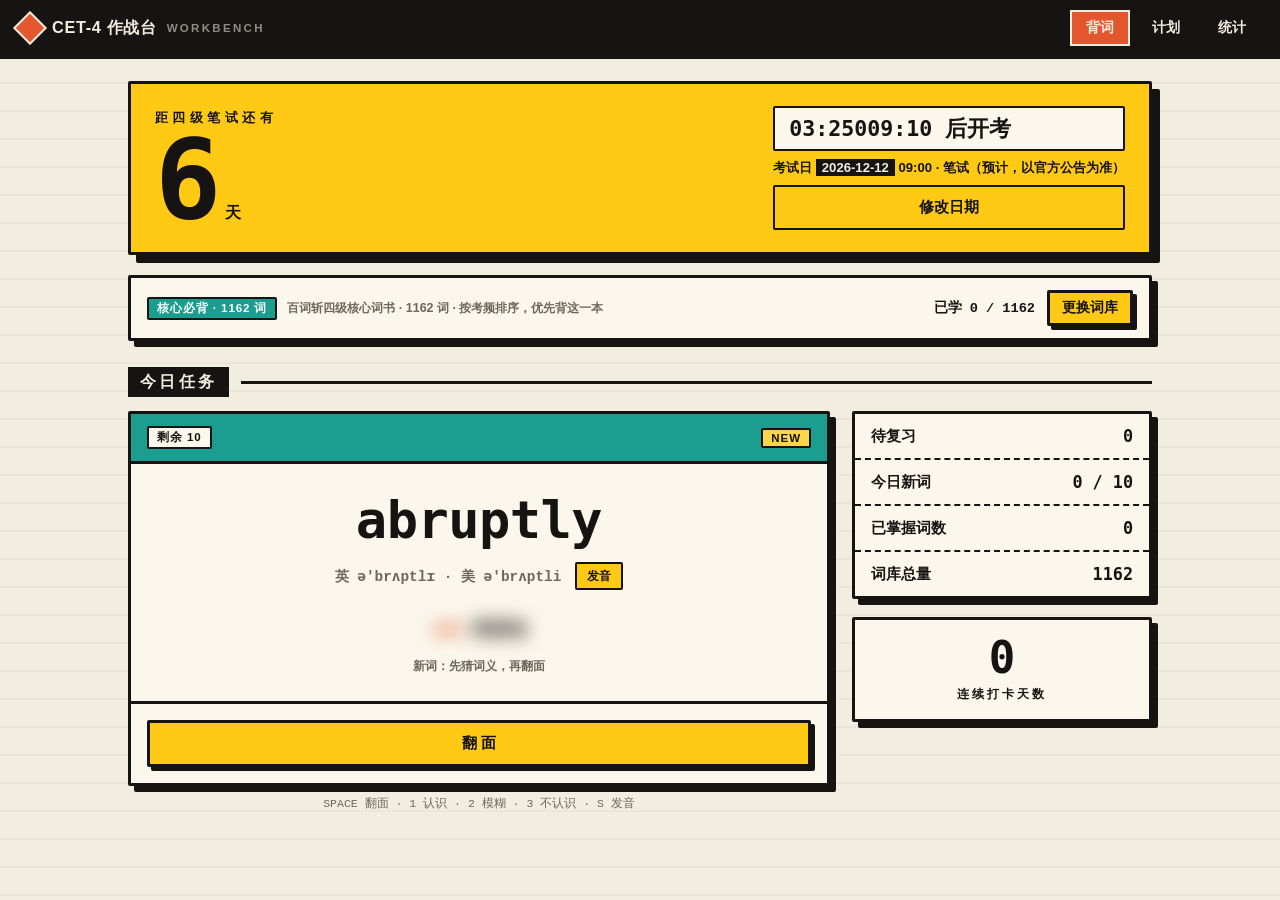
==== index.html @ b12a5be8 "CET-4 作战台: 多页面背词网站 - 四级考试倒计时（日期可调） - 4 个真实词库（百词斩官方数据, kajweb/dict）: 核心必背1162/真题考点2607(含251真题选择题)/高频速" ====
<!DOCTYPE html>
<html lang="zh-CN">
<head>
<meta charset="UTF-8">
<meta name="viewport" content="width=device-width, initial-scale=1.0, viewport-fit=cover">
<title>CET-4 作战台</title>
<link rel="stylesheet" href="css/style.css">
</head>
<body>

<header class="topbar">
  <a class="brand" href="index.html"><span class="mark"></span>CET-4 作战台<span class="brand-sub">WORKBENCH</span></a>
  <nav class="top-tabs" aria-label="导航">
    <a href="index.html" class="tab-link" data-page="index">背词</a>
    <a href="plan.html" class="tab-link" data-page="plan">计划</a>
    <a href="stats.html" class="tab-link" data-page="stats">统计</a>
  </nav>
</header>

<main>
  <!-- 倒计时 -->
  <section class="countdown">
    <div>
      <div class="cd-label">距四级笔试还有</div>
      <div class="cd-days"><span id="cdDays">--</span><span class="cd-unit">天</span></div>
    </div>
    <div class="cd-sub">
      <span class="cd-hms mono" id="cdHms">--:--:-- 后开考</span>
      <span class="cd-date">考试日 <b id="examDateText">2026-12-12</b> 09:00 · 笔试（预计，以官方公告为准）</span>
      <button class="btn btn-ghost" id="editDateBtn">修改日期</button>
    </div>
  </section>

  <!-- 词库横幅 -->
  <section class="bank-banner box" id="bankBanner">
    <div class="bb-left">
      <span class="tag tag-bank" id="curBankName">—</span>
      <span class="bb-desc" id="curBankDesc"></span>
    </div>
    <div class="bb-right">
      <span class="mono bb-progress" id="curBankProgress"></span>
      <a class="btn btn-yellow btn-sm" href="banks.html">更换词库</a>
    </div>
  </section>

  <div class="sec-head"><h2>今日任务</h2><div class="rule"></div></div>

  <div class="word-grid">
    <div>
      <article class="box flashcard" id="flashcard">
        <div class="fc-top">
          <span class="tag" style="background:var(--card);color:var(--ink);" id="fcQueueTag">队列 --</span>
          <span class="tag tag-white" id="fcMode">NEW</span>
        </div>
        <div class="fc-body">
          <div class="fc-word" id="fcWord">—</div>
          <div class="fc-phones mono" id="fcPhones"></div>
          <div class="fc-pos" id="fcPos"></div>
          <div class="fc-trans hidden-zh" id="fcZh"></div>
          <div class="fc-extra" id="fcExtra"></div>
          <div class="fc-tip" id="fcTip">先回忆词义，再翻面对照</div>
        </div>
        <div class="fc-actions" id="fcActions"></div>
      </article>
      <p class="kbd-hint mono">SPACE 翻面 · 1 认识 · 2 模糊 · 3 不认识 · S 发音</p>
    </div>

    <aside class="side-stack">
      <div class="box">
        <div class="stat-line"><span>待复习</span><b id="stDue">0</b></div>
        <div class="stat-line"><span>今日新词</span><b id="stNew">0 / 10</b></div>
        <div class="stat-line"><span>已掌握词数</span><b id="stKnown">0</b></div>
        <div class="stat-line"><span>词库总量</span><b id="stTotal">0</b></div>
      </div>
      <div class="box streak-box">
        <div class="streak-num" id="stStreak">0</div>
        <div class="streak-cap">连续打卡天数</div>
      </div>
    </aside>
  </div>
</main>

<nav class="tabbar" aria-label="主导航">
  <a href="index.html" class="tab-btn" data-page="index">单词</a>
  <a href="plan.html" class="tab-btn" data-page="plan">计划</a>
  <a href="banks.html" class="tab-btn" data-page="banks">词库</a>
  <a href="stats.html" class="tab-btn" data-page="stats">统计</a>
</nav>

<!-- 修改日期弹窗 -->
<div class="modal-mask" id="dateModal">
  <div class="box modal">
    <h3>设置考试日期</h3>
    <input type="date" id="dateInput">
    <p class="modal-note">默认填入 2026 年 12 月 12 日（目前各方公布的预计日期）。官方正式通知发布后请以此处更新为准。</p>
    <div class="modal-row">
      <button class="btn btn-ghost" id="dateCancel">取消</button>
      <button class="btn btn-red" id="dateSave">保存</button>
    </div>
  </div>
</div>

<div id="toast"></div>

<script src="js/bank-core.js"></script>
<script src="js/bank-freq.js"></script>
<script src="js/bank-exam.js"></script>
<script src="js/bank-full.js"></script>
<script src="js/store.js"></script>
<script src="js/app.js"></script>
<script src="js/words.js"></script>
</body>
</html>
---- css/style.css ----
/* ============ 新复古粗犷 tokens ============ */
:root{
  --paper:#F3EDE0;
  --ink:#161412;
  --red:#E4572E;
  --yellow:#FFC914;
  --teal:#1B9E8F;
  --blue:#3D6DC2;
  --card:#FBF7EC;
  --muted:#6E675C;
  --bw:3px;
  --shadow:6px 6px 0 var(--ink);
  --shadow-sm:4px 4px 0 var(--ink);
  --radius:2px;
}
*{margin:0;padding:0;box-sizing:border-box;-webkit-tap-highlight-color:transparent;}
html{font-size:16px;}
body{
  font-family:"PingFang SC","Microsoft YaHei","Noto Sans SC",sans-serif;
  background:var(--paper);
  color:var(--ink);
  background-image:linear-gradient(var(--paper) 90%, rgba(22,20,18,.05) 100%);
  background-size:100% 28px;
  min-height:100vh;
  padding-bottom:calc(76px + env(safe-area-inset-bottom));
}
.mono{font-family:ui-monospace,"SF Mono",Consolas,"Courier New",monospace;}

/* ============ 组件 ============ */
.box{
  background:var(--card);
  border:var(--bw) solid var(--ink);
  border-radius:var(--radius);
  box-shadow:var(--shadow);
}
.btn{
  display:inline-flex;align-items:center;justify-content:center;
  font-family:inherit;font-weight:800;font-size:.95rem;
  color:var(--ink);background:var(--card);text-decoration:none;
  border:var(--bw) solid var(--ink);border-radius:var(--radius);
  box-shadow:var(--shadow-sm);
  padding:10px 16px;cursor:pointer;user-select:none;
  transition:transform .06s ease, box-shadow .06s ease;
  min-height:44px;
}
.btn:hover{transform:translate(-1px,-1px);box-shadow:5px 5px 0 var(--ink);}
.btn:active{transform:translate(3px,3px);box-shadow:1px 1px 0 var(--ink);}
.btn-red{background:var(--red);color:#fff;}
.btn-yellow{background:var(--yellow);}
.btn-teal{background:var(--teal);color:#fff;}
.btn-blue{background:var(--blue);color:#fff;}
.btn-ghost{background:transparent;box-shadow:none;border-width:2px;}
.btn-sm{padding:6px 12px;min-height:36px;font-size:.85rem;}
.tag{
  display:inline-block;border:2px solid var(--ink);border-radius:var(--radius);
  padding:2px 8px;font-size:.72rem;font-weight:800;letter-spacing:.08em;
}
.tag-white{background:#fff;color:var(--ink);}
.tag-bank{background:var(--teal);color:#fff;}

/* ============ 顶栏 ============ */
header.topbar{
  position:sticky;top:0;z-index:50;
  background:var(--ink);color:var(--paper);
  border-bottom:var(--bw) solid var(--ink);
  padding:10px 18px;
  display:flex;align-items:center;justify-content:space-between;gap:12px;
}
a.brand{display:flex;align-items:center;gap:10px;font-weight:900;letter-spacing:.04em;color:var(--paper);text-decoration:none;font-size:1.02rem;}
.brand .mark{width:24px;height:24px;background:var(--red);border:2px solid var(--paper);display:inline-block;transform:rotate(45deg);flex-shrink:0;}
.brand-sub{opacity:.55;font-weight:700;font-size:.72rem;letter-spacing:.2em;}
.top-tabs{display:none;gap:6px;}
.tab-link{
  font-family:inherit;font-weight:800;font-size:.85rem;color:var(--paper);text-decoration:none;
  border:2px solid transparent;padding:7px 14px;min-height:36px;display:inline-flex;align-items:center;
}
.tab-link:hover{border-color:var(--paper);}
.tab-link[aria-current="page"]{background:var(--red);border-color:var(--paper);}

/* ============ 主布局 ============ */
main{max-width:1060px;margin:0 auto;padding:22px 18px 40px;}
main.narrow{max-width:820px;}
.page-note{font-size:.85rem;font-weight:600;color:var(--muted);line-height:1.7;margin:-6px 0 16px;border-left:3px solid var(--ink);padding-left:12px;}

/* ---- 倒计时 ---- */
.countdown{
  margin-bottom:20px;
  background:var(--yellow);
  border:var(--bw) solid var(--ink);border-radius:var(--radius);
  box-shadow:8px 8px 0 var(--ink);
  padding:22px 24px;
  display:flex;flex-wrap:wrap;gap:20px;align-items:flex-end;justify-content:space-between;
}
.cd-label{font-size:.8rem;font-weight:800;letter-spacing:.35em;margin-bottom:4px;}
.cd-days{
  font-family:ui-monospace,Consolas,monospace;
  font-size:clamp(60px,12vw,110px);font-weight:800;line-height:.9;letter-spacing:-.02em;
}
.cd-unit{font-size:1rem;font-weight:900;margin-left:6px;}
.cd-sub{display:flex;flex-direction:column;gap:8px;}
.cd-hms{
  font-family:ui-monospace,Consolas,monospace;font-weight:700;
  font-size:clamp(1rem,3vw,1.35rem);
  border:2px solid var(--ink);background:var(--card);border-radius:var(--radius);
  padding:6px 14px;display:inline-block;
}
.cd-date{font-size:.82rem;font-weight:700;}
.cd-date b{background:var(--ink);color:var(--paper);padding:1px 6px;}

/* ---- 词库横幅 ---- */
.bank-banner{
  margin-bottom:8px;padding:12px 16px;
  display:flex;flex-wrap:wrap;gap:10px;align-items:center;justify-content:space-between;
  background:var(--card);
}
.bb-left{display:flex;align-items:center;gap:10px;flex-wrap:wrap;min-width:0;}
.bb-desc{font-size:.78rem;font-weight:600;color:var(--muted);}
.bb-right{display:flex;align-items:center;gap:12px;}
.bb-progress{font-size:.85rem;font-weight:800;}

/* ---- 区块标题 ---- */
.sec-head{display:flex;align-items:center;gap:12px;margin:26px 0 14px;}
.sec-head h2{font-size:1.02rem;font-weight:900;letter-spacing:.2em;background:var(--ink);color:var(--paper);padding:4px 12px;}
.sec-head .rule{flex:1;height:3px;background:var(--ink);}

/* ---- 单词卡 ---- */
.word-grid{display:grid;grid-template-columns:minmax(0,1fr) 300px;gap:22px;align-items:start;}
.flashcard{min-height:320px;display:flex;flex-direction:column;}
.fc-top{display:flex;justify-content:space-between;align-items:center;gap:8px;padding:12px 16px;border-bottom:var(--bw) solid var(--ink);background:var(--teal);color:#fff;flex-wrap:wrap;}
.fc-body{flex:1;display:flex;flex-direction:column;align-items:center;justify-content:center;text-align:center;padding:26px 20px;gap:12px;}
.fc-word{font-family:ui-monospace,Consolas,monospace;font-size:clamp(36px,7vw,52px);font-weight:800;letter-spacing:-.01em;}
.fc-phones{font-size:.9rem;color:var(--muted);font-weight:600;display:flex;gap:14px;align-items:center;flex-wrap:wrap;justify-content:center;}
.speak-btn{
  font-family:inherit;border:2px solid var(--ink);background:var(--yellow);color:var(--ink);
  font-size:.72rem;font-weight:800;padding:3px 10px;cursor:pointer;border-radius:var(--radius);min-height:28px;
}
.fc-pos{font-size:.85rem;font-weight:800;color:var(--red);letter-spacing:.08em;}
.fc-trans{font-size:1.15rem;font-weight:800;line-height:1.65;max-width:34em;text-align:left;}
.fc-trans .tr-row{margin-bottom:2px;}
.fc-trans .pos-tag{color:var(--red);margin-right:6px;font-family:ui-monospace,monospace;}
.fc-trans.hidden-zh{filter:blur(9px);user-select:none;}
.fc-extra{display:flex;flex-direction:column;gap:8px;width:100%;max-height:180px;overflow-y:auto;}
.fc-extra.hidden-extra{display:none;}
.x-block{text-align:left;border:2px dashed var(--ink);padding:8px 10px;background:#fff;}
.x-cap{font-size:.66rem;font-weight:900;letter-spacing:.25em;color:var(--muted);display:block;margin-bottom:3px;}
.x-sent .en{font-size:.86rem;font-weight:600;line-height:1.5;}
.x-sent .zh{font-size:.8rem;font-weight:600;color:var(--muted);}
.x-phrase{font-size:.84rem;font-weight:700;}
.x-phrase .zh{color:var(--muted);font-weight:600;margin-left:6px;}
.fc-tip{font-size:.78rem;color:var(--muted);font-weight:600;}
.fc-actions{display:flex;flex-wrap:wrap;gap:12px;justify-content:center;padding:16px;border-top:var(--bw) solid var(--ink);}
.grade-btn{flex:1;min-width:96px;}
.kbd-hint{margin-top:10px;font-size:.72rem;color:var(--muted);text-align:center;}

/* ---- 侧栏 ---- */
.side-stack{display:flex;flex-direction:column;gap:18px;}
.stat-line{display:flex;justify-content:space-between;align-items:center;padding:12px 16px;border-bottom:2px dashed var(--ink);font-weight:700;font-size:.92rem;}
.stat-line:last-child{border-bottom:none;}
.stat-line b{font-family:ui-monospace,monospace;font-size:1.05rem;}
.streak-box{text-align:center;padding:16px;}
.streak-num{font-family:ui-monospace,monospace;font-size:44px;font-weight:800;line-height:1;}
.streak-cap{font-size:.78rem;font-weight:800;letter-spacing:.25em;margin-top:6px;}

.done-panel{padding:40px 24px;text-align:center;display:flex;flex-direction:column;gap:14px;align-items:center;}
.done-big{font-size:2rem;font-weight:900;letter-spacing:.15em;}
.check-strip{display:flex;flex-wrap:wrap;gap:6px;justify-content:center;margin-top:8px;}
.day-chip{
  width:30px;height:30px;border:2px solid var(--ink);border-radius:var(--radius);
  display:flex;align-items:center;justify-content:center;
  font-family:ui-monospace,monospace;font-size:.68rem;font-weight:700;background:var(--card);
}
.day-chip.hit{background:var(--teal);color:#fff;}
.day-chip.today{outline:2px solid var(--red);outline-offset:2px;}

/* ---- 计划页 ---- */
.phase-grid{display:grid;grid-template-columns:repeat(auto-fit,minmax(240px,1fr));gap:20px;}
.phase-card.current{outline:4px solid var(--red);outline-offset:3px;}
.phase-head{padding:12px 16px;border-bottom:var(--bw) solid var(--ink);font-weight:900;letter-spacing:.1em;display:flex;justify-content:space-between;align-items:center;gap:8px;flex-wrap:wrap;}
.phase-1 .phase-head{background:var(--blue);color:#fff;}
.phase-2 .phase-head{background:var(--yellow);}
.phase-3 .phase-head{background:var(--red);color:#fff;}
.phase-badge{font-size:.66rem;border:2px solid currentColor;padding:2px 6px;font-weight:800;letter-spacing:.1em;display:none;}
.phase-card.current .phase-badge{display:inline-block;}
.phase-body{padding:14px 16px;font-size:.86rem;line-height:1.75;font-weight:600;}
.phase-body li{list-style:none;padding-left:16px;position:relative;margin-bottom:4px;}
.phase-body li::before{content:"■";position:absolute;left:0;top:0;font-size:.55rem;line-height:2.4;}

.daily-check{padding:16px 18px;}
.check-item{display:flex;align-items:center;gap:12px;padding:10px 0;border-bottom:2px dashed var(--ink);cursor:pointer;user-select:none;}
.check-item:last-child{border-bottom:none;}
.cb{width:24px;height:24px;border:var(--bw) solid var(--ink);border-radius:var(--radius);flex-shrink:0;display:flex;align-items:center;justify-content:center;font-weight:900;font-size:1rem;background:var(--card);}
.check-item.done .cb{background:var(--teal);color:#fff;}
.check-item.done span{text-decoration:line-through;color:var(--muted);}
.check-item span{font-weight:700;font-size:.95rem;}

.week-table{width:100%;border-collapse:collapse;}
.week-table th,.week-table td{border:2px solid var(--ink);padding:10px 12px;text-align:left;font-size:.85rem;font-weight:600;vertical-align:top;}
.week-table th{background:var(--ink);color:var(--paper);font-weight:900;letter-spacing:.1em;font-size:.8rem;white-space:nowrap;}
.week-table td b{color:var(--red);}
.table-scroll{overflow-x:auto;box-shadow:var(--shadow);border-radius:var(--radius);}
.table-scroll .week-table{min-width:680px;}

/* ---- 词库选择页 ---- */
.bank-cards{display:flex;flex-direction:column;gap:18px;}
.bank-card{position:relative;padding:0;overflow:hidden;}
.bank-card.current{outline:4px solid var(--teal);outline-offset:3px;}
.bk-head{padding:14px 18px;border-bottom:var(--bw) solid var(--ink);display:flex;justify-content:space-between;align-items:center;gap:10px;flex-wrap:wrap;}
.bc-core .bk-head{background:var(--red);color:#fff;}
.bc-full .bk-head{background:var(--blue);color:#fff;}
.bc-exam .bk-head{background:var(--yellow);}
.bc-freq .bk-head{background:var(--teal);color:#fff;}
.bk-name{font-weight:900;font-size:1.08rem;letter-spacing:.08em;}
.bk-count{font-family:ui-monospace,monospace;font-weight:800;font-size:.85rem;border:2px solid currentColor;padding:2px 8px;}
.bk-body{padding:14px 18px;display:flex;flex-direction:column;gap:12px;}
.bk-desc{font-size:.88rem;font-weight:600;line-height:1.7;}
.bk-meta{display:flex;flex-wrap:wrap;gap:8px;}
.mini-tag{border:2px solid var(--ink);background:var(--card);font-size:.7rem;font-weight:800;padding:2px 8px;border-radius:var(--radius);}
.bk-progress-line{display:flex;align-items:center;gap:10px;font-size:.8rem;font-weight:800;}
.bar-track{height:14px;border:2px solid var(--ink);background:var(--card);position:relative;flex:1;}
.bar-fill{position:absolute;inset:0;width:0%;transition:width .5s ease;}
.bk-foot{display:flex;justify-content:flex-end;padding:0 18px 16px;}
.bk-foot .btn[disabled]{opacity:.45;pointer-events:none;}

/* ---- 设置区（每日新词） ---- */
.quota-box{margin-top:26px;padding:18px;}
.quota-title{font-weight:900;letter-spacing:.15em;font-size:.95rem;margin-bottom:10px;}
.quota-row{display:flex;align-items:center;gap:12px;flex-wrap:wrap;}
#quotaInput{
  width:96px;font-family:ui-monospace,"SF Mono",Consolas,monospace;
  font-size:1rem;font-weight:800;text-align:center;
  border:var(--bw) solid var(--ink);border-radius:var(--radius);
  padding:8px 10px;background:var(--card);min-height:44px;
}

/* ---- 弹窗 / toast ---- */
.modal-mask{position:fixed;inset:0;background:rgba(22,20,18,.55);z-index:100;display:none;align-items:center;justify-content:center;padding:20px;}
.modal-mask.open{display:flex;}
.modal{width:100%;max-width:420px;padding:22px;display:flex;flex-direction:column;gap:14px;}
.modal h3{letter-spacing:.15em;font-weight:900;border-bottom:var(--bw) solid var(--ink);padding-bottom:10px;}
.modal input[type="date"]{font-family:ui-monospace,monospace;font-size:1.05rem;font-weight:700;border:var(--bw) solid var(--ink);border-radius:var(--radius);padding:10px 12px;background:var(--card);}
.modal-row{display:flex;gap:10px;justify-content:flex-end;}
.modal-note{font-size:.78rem;color:var(--muted);font-weight:600;line-height:1.6;}
#toast{
  position:fixed;left:50%;bottom:calc(96px + env(safe-area-inset-bottom));
  transform:translateX(-50%) translateY(20px);
  background:var(--ink);color:var(--paper);font-weight:800;font-size:.88rem;
  border:2px solid var(--paper);box-shadow:4px 4px 0 rgba(22,20,18,.4);
  padding:10px 18px;z-index:120;opacity:0;pointer-events:none;
  transition:opacity .2s, transform .2s;max-width:86vw;text-align:center;
}
#toast.show{opacity:1;transform:translateX(-50%) translateY(0);}

/* ---- 统计页 ---- */
.bar-wrap{padding:14px 16px 16px;}
.bar-row{display:grid;grid-template-columns:minmax(90px,120px) 1fr 48px;gap:10px;align-items:center;margin-bottom:10px;font-size:.8rem;font-weight:800;}
#allBanksProgress .stat-line b{font-size:.92rem;}

/* ============ 移动端底部导航 ============ */
.tabbar{
  position:fixed;left:0;right:0;bottom:0;z-index:60;
  display:flex;background:var(--card);
  border-top:var(--bw) solid var(--ink);
  padding-bottom:env(safe-area-inset-bottom);
}
.tab-btn{
  flex:1;font-family:inherit;font-weight:900;font-size:.82rem;letter-spacing:.05em;
  background:transparent;border:none;border-right:2px solid var(--ink);
  padding:13px 4px 11px;cursor:pointer;color:var(--ink);min-height:56px;
  text-decoration:none;text-align:center;
}
.tab-btn:last-child{border-right:none;}
.tab-btn[aria-current="page"]{background:var(--ink);color:var(--paper);}

@media (min-width:721px){
  body{padding-bottom:40px;}
  .tabbar{display:none;}
  .top-tabs{display:flex;}
}
@media (max-width:720px){
  main{padding:16px 14px 32px;}
  main.narrow{padding:16px 14px 32px;}
  .countdown{padding:18px 16px;gap:14px;}
  .word-grid{grid-template-columns:1fr;}
  header.topbar{padding:10px 14px;}
  a.brand{font-size:.95rem;}
  .brand-sub{display:none;}
  .cd-sub{width:100%;flex-direction:row;flex-wrap:wrap;align-items:center;gap:10px;}
  .fc-word{font-size:42px;}
}
@media (prefers-reduced-motion:no-preference){
  .btn,.tab-link{transition:transform .06s ease, box-shadow .06s ease;}
}
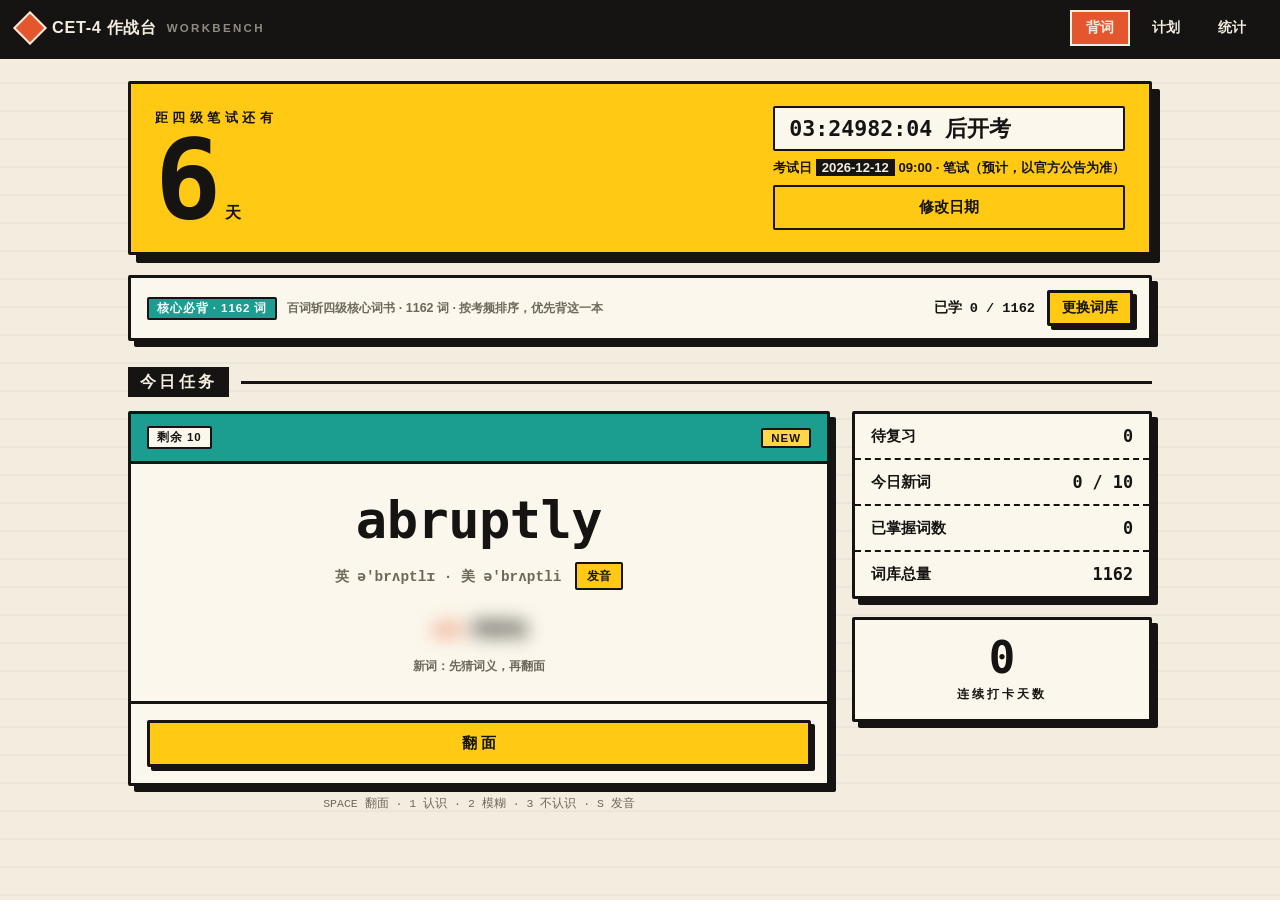
==== commit 1f82e0b2: "trigger pages redeploy" ====
--- a/index.html
+++ b/index.html
@@ -111,3 +111,4 @@
 <script src="js/words.js"></script>
 </body>
 </html>
+<!-- deploy test 1787544269 -->
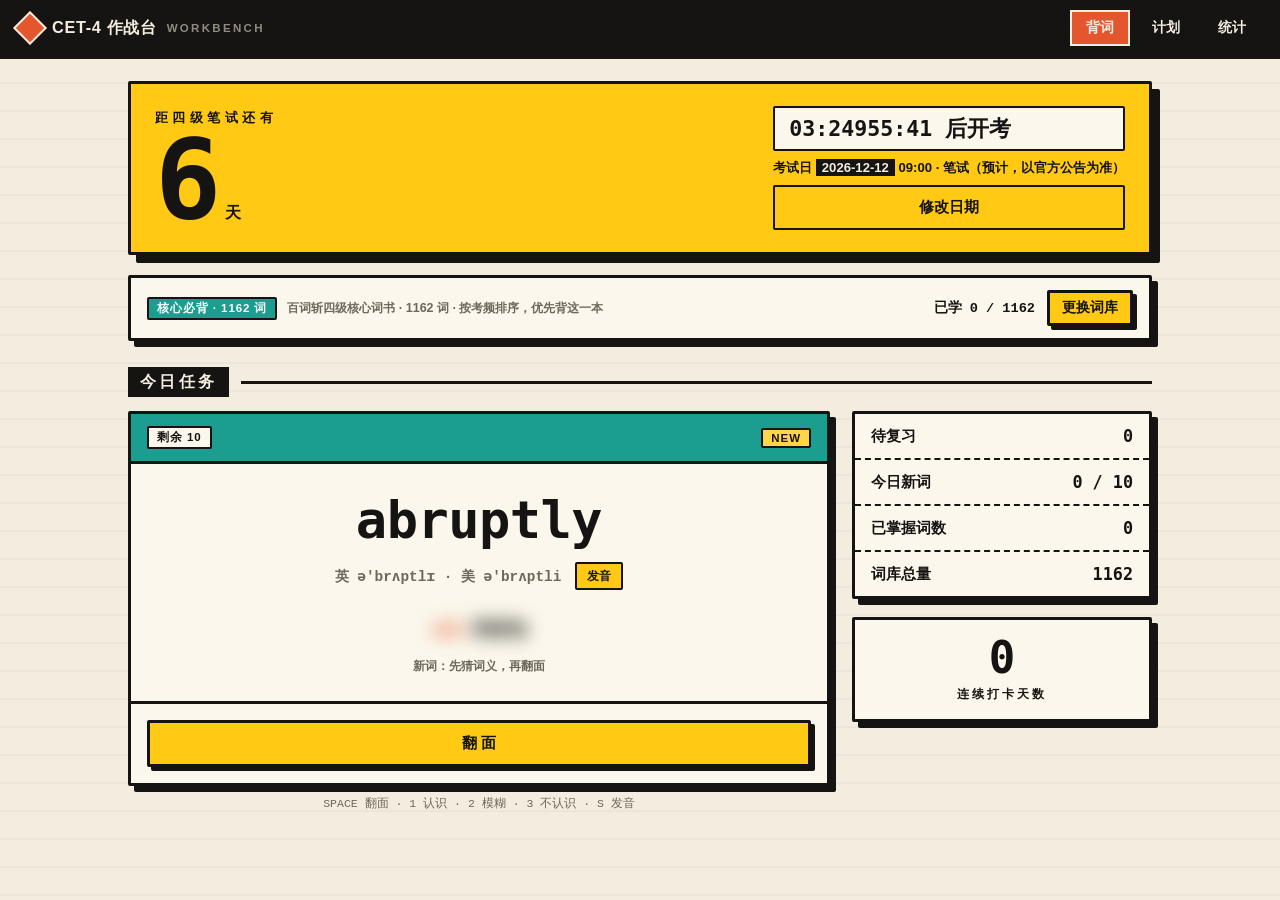
==== commit 43753101: "cleanup" ====
--- a/index.html
+++ b/index.html
@@ -111,4 +111,4 @@
 <script src="js/words.js"></script>
 </body>
 </html>
-<!-- deploy test 1787544269 -->
+
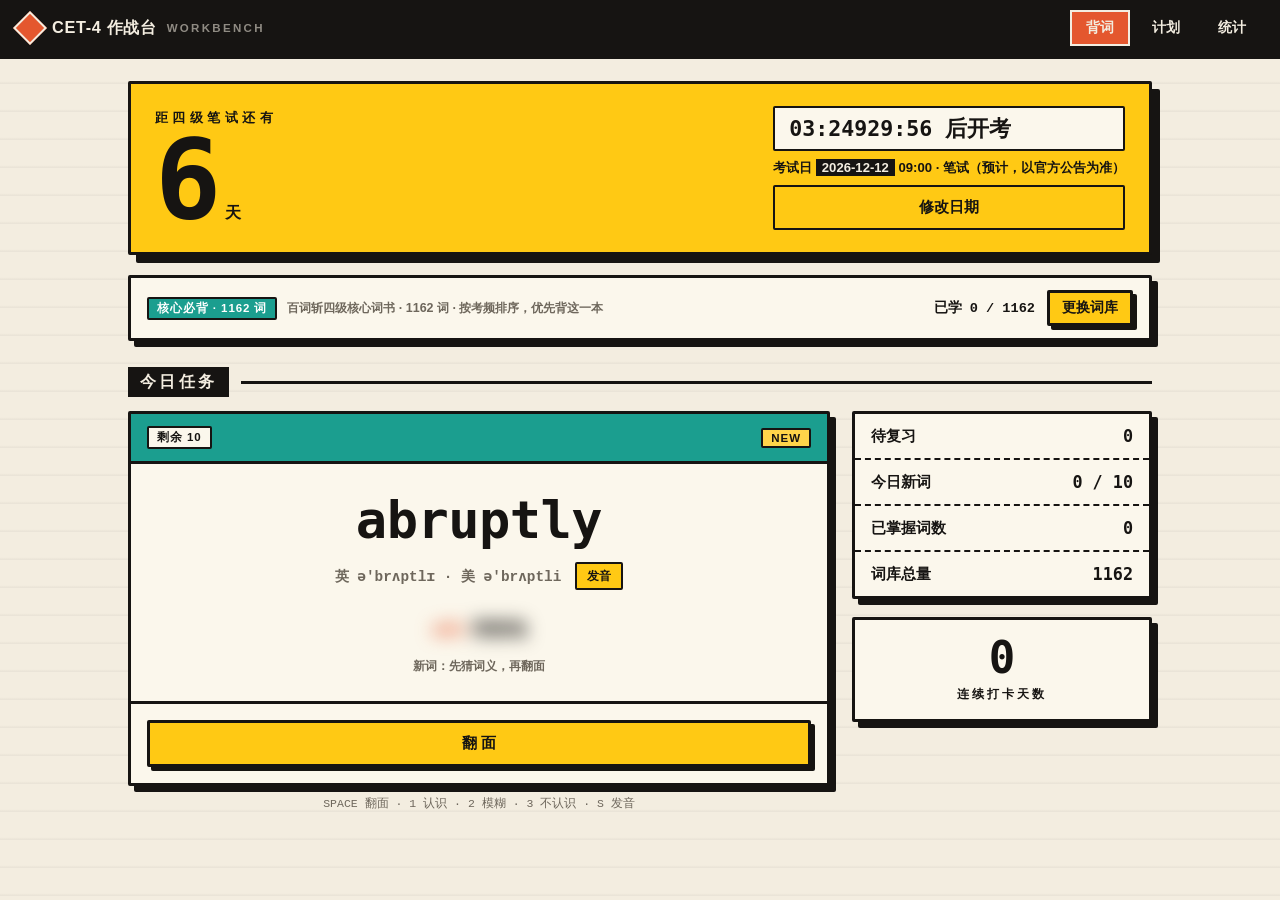
==== commit 8305a8aa: "P0 improvements: JSON backup/restore, daily review cap with overflow deferral, PWA (manifest+SW+icon" ====
--- a/index.html
+++ b/index.html
@@ -5,6 +5,10 @@
 <meta name="viewport" content="width=device-width, initial-scale=1.0, viewport-fit=cover">
 <title>CET-4 作战台</title>
 <link rel="stylesheet" href="css/style.css">
+<link rel="manifest" href="/manifest.json">
+<link rel="apple-touch-icon" href="/icons/icon-192.png">
+<meta name="theme-color" content="#161412">
+<link rel="icon" type="image/png" href="/icons/icon-192.png">
 </head>
 <body>
 
@@ -109,6 +113,7 @@
 <script src="js/store.js"></script>
 <script src="js/app.js"></script>
 <script src="js/words.js"></script>
+<script>if("serviceWorker" in navigator){window.addEventListener("load",function(){navigator.serviceWorker.register("/sw.js")})}</script>
 </body>
 </html>
 
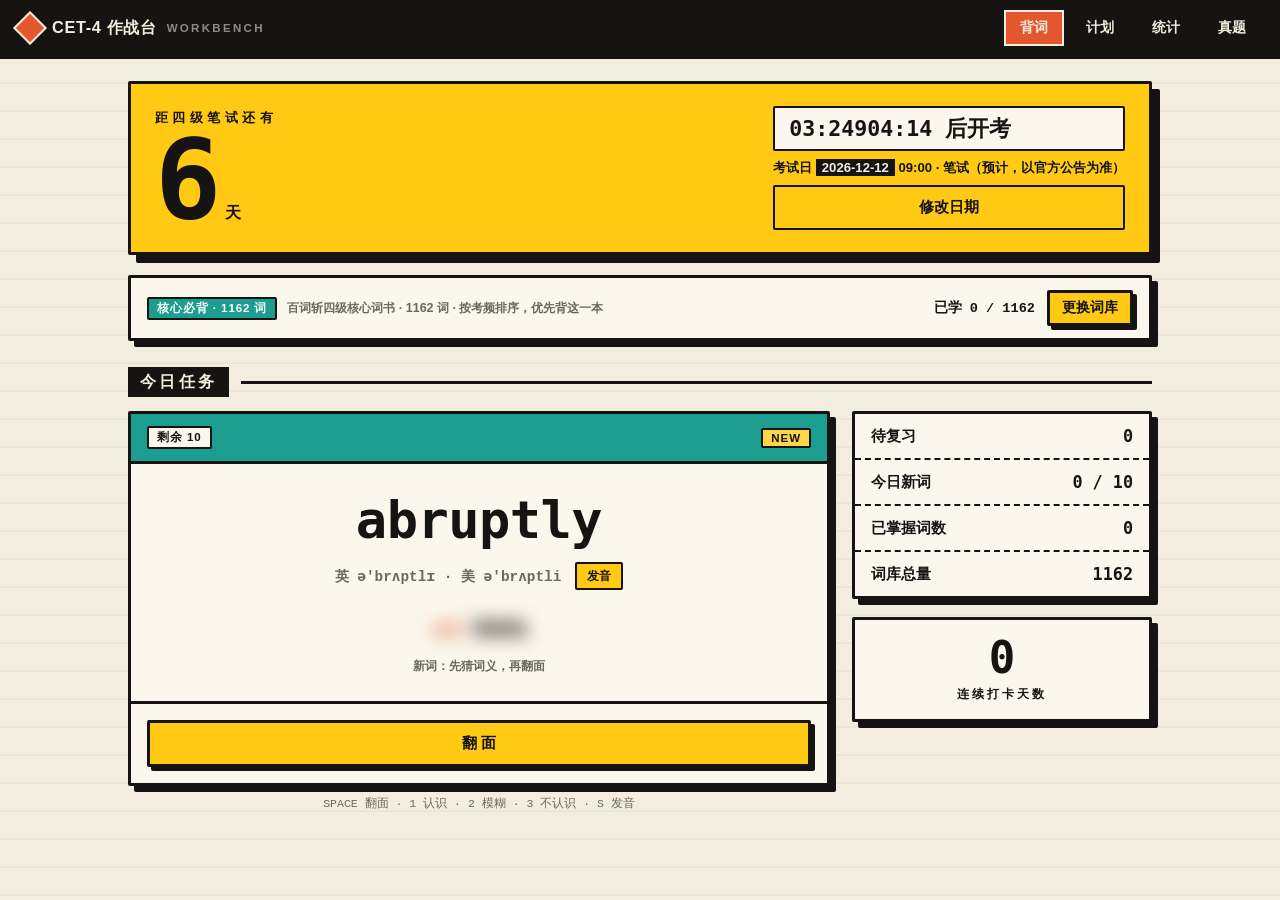
==== commit bd62da85: "P1: exam quiz mode (251 real CET-4 MCQs, wrong answers feed review queue), auto-pronounce toggle" ====
--- a/index.html
+++ b/index.html
@@ -18,6 +18,7 @@
     <a href="index.html" class="tab-link" data-page="index">背词</a>
     <a href="plan.html" class="tab-link" data-page="plan">计划</a>
     <a href="stats.html" class="tab-link" data-page="stats">统计</a>
+    <a href="exam.html" class="tab-link" data-page="exam">真题</a>
   </nav>
 </header>
 
@@ -89,6 +90,7 @@
   <a href="plan.html" class="tab-btn" data-page="plan">计划</a>
   <a href="banks.html" class="tab-btn" data-page="banks">词库</a>
   <a href="stats.html" class="tab-btn" data-page="stats">统计</a>
+  <a href="exam.html" class="tab-btn" data-page="exam">真题</a>
 </nav>
 
 <!-- 修改日期弹窗 -->
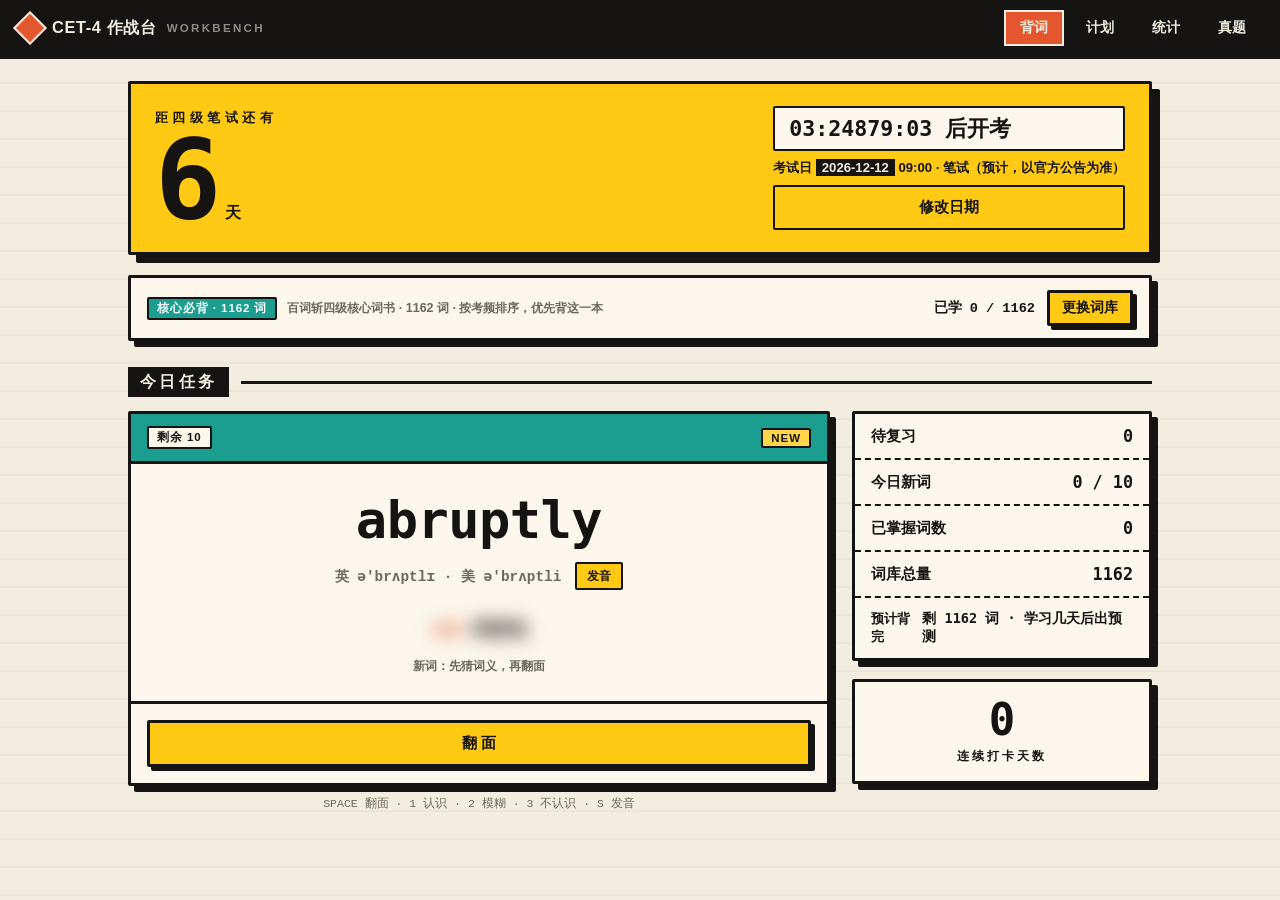
==== commit d37ccd89: "feat: unify KNOWN_BOX=5 graduation rule, dailyLog capture, eta forecast on index sidebar + stats tre" ====
--- a/index.html
+++ b/index.html
@@ -76,6 +76,7 @@
         <div class="stat-line"><span>今日新词</span><b id="stNew">0 / 10</b></div>
         <div class="stat-line"><span>已掌握词数</span><b id="stKnown">0</b></div>
         <div class="stat-line"><span>词库总量</span><b id="stTotal">0</b></div>
+        <div class="stat-line"><span style="font-size:.82rem;">预计背完</span><b id="stEta" class="mono" style="font-size:.85rem;">—</b></div>
       </div>
       <div class="box streak-box">
         <div class="streak-num" id="stStreak">0</div>
--- a/css/style.css
+++ b/css/style.css
@@ -73,6 +73,7 @@
 .tab-link{
   font-family:inherit;font-weight:800;font-size:.85rem;color:var(--paper);text-decoration:none;
   border:2px solid transparent;padding:7px 14px;min-height:36px;display:inline-flex;align-items:center;
+  transition:border-color .12s ease, background .12s ease;
 }
 .tab-link:hover{border-color:var(--paper);}
 .tab-link[aria-current="page"]{background:var(--red);border-color:var(--paper);}
@@ -133,7 +134,10 @@
 .speak-btn{
   font-family:inherit;border:2px solid var(--ink);background:var(--yellow);color:var(--ink);
   font-size:.72rem;font-weight:800;padding:3px 10px;cursor:pointer;border-radius:var(--radius);min-height:28px;
-}
+  transition:transform .06s ease, box-shadow .06s ease;
+}
+.speak-btn:hover{transform:translate(-1px,-1px);box-shadow:2px 2px 0 var(--ink);}
+.speak-btn:active{transform:translate(1px,1px);box-shadow:none;}
 .fc-pos{font-size:.85rem;font-weight:800;color:var(--red);letter-spacing:.08em;}
 .fc-trans{font-size:1.15rem;font-weight:800;line-height:1.65;max-width:34em;text-align:left;}
 .fc-trans .tr-row{margin-bottom:2px;}
@@ -188,8 +192,8 @@
 .daily-check{padding:16px 18px;}
 .check-item{display:flex;align-items:center;gap:12px;padding:10px 0;border-bottom:2px dashed var(--ink);cursor:pointer;user-select:none;}
 .check-item:last-child{border-bottom:none;}
-.cb{width:24px;height:24px;border:var(--bw) solid var(--ink);border-radius:var(--radius);flex-shrink:0;display:flex;align-items:center;justify-content:center;font-weight:900;font-size:1rem;background:var(--card);}
-.check-item.done .cb{background:var(--teal);color:#fff;}
+.cb{width:24px;height:24px;border:var(--bw) solid var(--ink);border-radius:var(--radius);flex-shrink:0;display:flex;align-items:center;justify-content:center;font-weight:900;font-size:1rem;background:var(--card);transition:background .15s ease, transform .15s ease;}
+.check-item.done .cb{background:var(--teal);color:#fff;transform:scale(1.08);}
 .check-item.done span{text-decoration:line-through;color:var(--muted);}
 .check-item span{font-weight:700;font-size:.95rem;}
 
@@ -235,6 +239,8 @@
 /* ---- 弹窗 / toast ---- */
 .modal-mask{position:fixed;inset:0;background:rgba(22,20,18,.55);z-index:100;display:none;align-items:center;justify-content:center;padding:20px;}
 .modal-mask.open{display:flex;}
+.modal-mask.open .modal{animation:modal-pop .18s ease-out;}
+@keyframes modal-pop{from{opacity:0;transform:translateY(14px) scale(.97);}to{opacity:1;transform:translateY(0) scale(1);}}
 .modal{width:100%;max-width:420px;padding:22px;display:flex;flex-direction:column;gap:14px;}
 .modal h3{letter-spacing:.15em;font-weight:900;border-bottom:var(--bw) solid var(--ink);padding-bottom:10px;}
 .modal input[type="date"]{font-family:ui-monospace,monospace;font-size:1.05rem;font-weight:700;border:var(--bw) solid var(--ink);border-radius:var(--radius);padding:10px 12px;background:var(--card);}
@@ -267,8 +273,11 @@
   background:transparent;border:none;border-right:2px solid var(--ink);
   padding:13px 4px 11px;cursor:pointer;color:var(--ink);min-height:56px;
   text-decoration:none;text-align:center;
+  transition:background .12s ease, color .12s ease, transform .06s ease;
 }
 .tab-btn:last-child{border-right:none;}
+.tab-btn:hover{background:rgba(22,20,18,.07);}
+.tab-btn:active{transform:scale(.96);}
 .tab-btn[aria-current="page"]{background:var(--ink);color:var(--paper);}
 
 @media (min-width:721px){
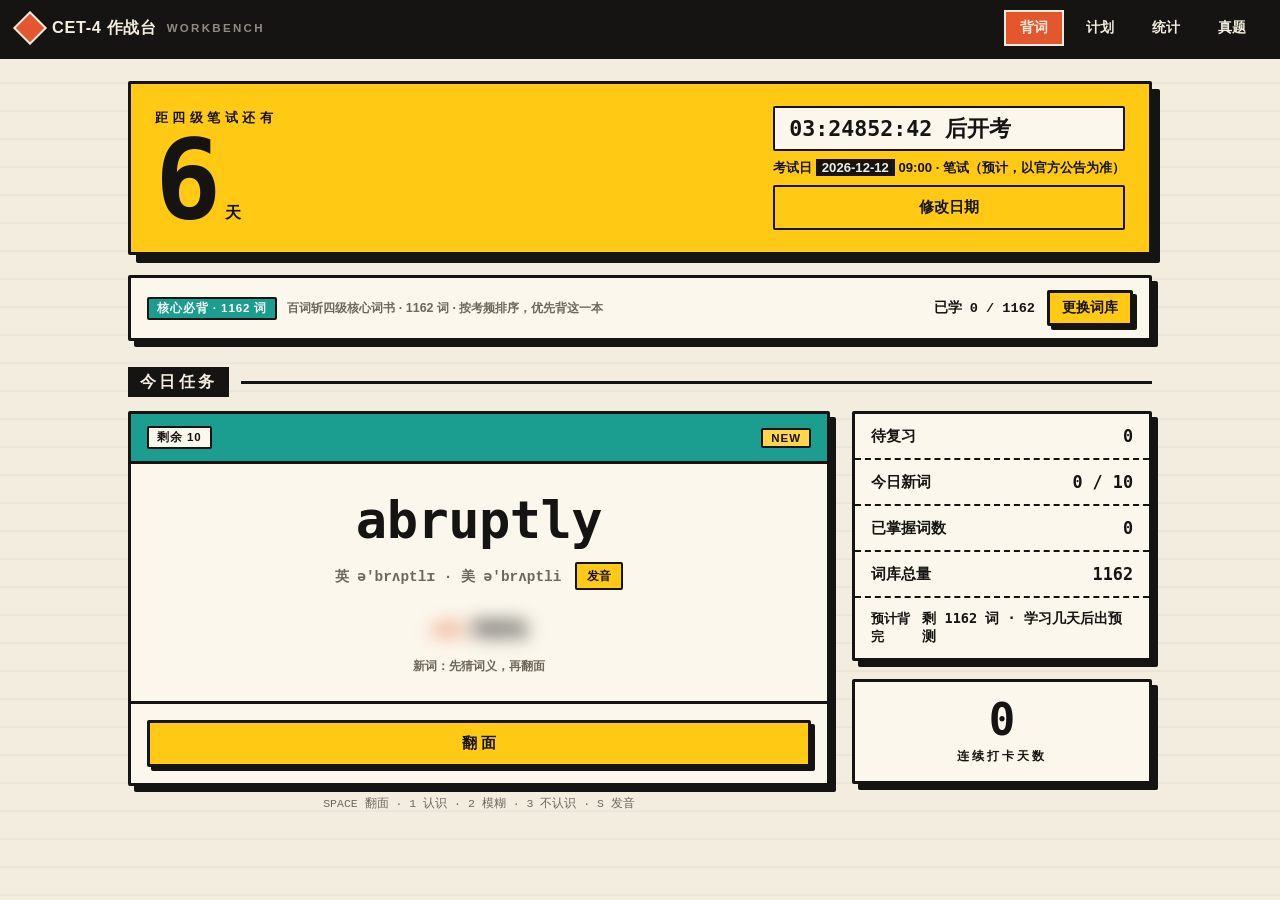
==== commit 433d5c9e: "feat: AI word-explain MVP - provider-agnostic OpenAI-compatible client, CF Pages Function proxy (/ap" ====
--- a/index.html
+++ b/index.html
@@ -114,6 +114,7 @@
 <script src="js/bank-exam.js"></script>
 <script src="js/bank-full.js"></script>
 <script src="js/store.js"></script>
+<script src="js/ai.js"></script>
 <script src="js/app.js"></script>
 <script src="js/words.js"></script>
 <script>if("serviceWorker" in navigator){window.addEventListener("load",function(){navigator.serviceWorker.register("/sw.js")})}</script>
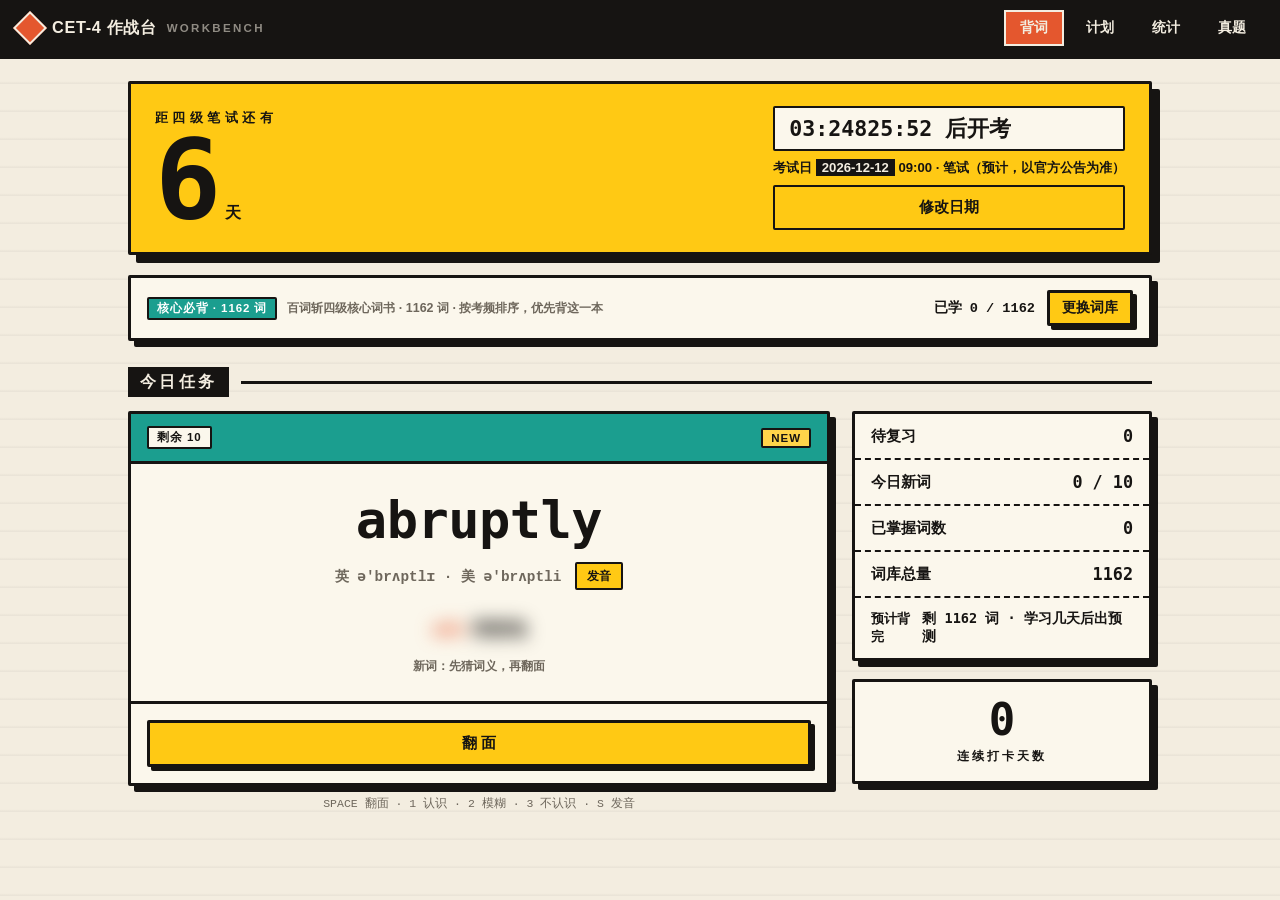
==== commit b47a8e1a: "feat: AI passage learning (词文串学) - generate magazine-style article from due/learned words with highl" ====
--- a/index.html
+++ b/index.html
@@ -84,6 +84,19 @@
       </div>
     </aside>
   </div>
+
+  <!-- 词文串学（AI 增强模块，未启用时隐藏） -->
+  <section class="box quota-box" id="passageSec" style="display:none;">
+    <div class="quota-title">📖 词文串学</div>
+    <p class="modal-note" style="margin-bottom:10px;">AI 根据你在学的单词（<b>优先今日到期复习词</b>）写一篇外刊风格英文短文，目标词高亮显示——先读文回忆词义，再对照下方释义。</p>
+    <div class="x-block" id="passageEn" style="background:#fff;">
+      <span style="color:var(--muted);font-weight:700;font-size:.85rem;">点下方按钮生成今日短文</span>
+    </div>
+    <div style="margin-top:12px;display:flex;gap:10px;align-items:center;flex-wrap:wrap;">
+      <button class="btn btn-blue btn-sm" id="passageGen">✨ 生成今日短文</button>
+      <span class="modal-note" style="margin:0;">每日上限 10 篇 · 结果当日缓存</span>
+    </div>
+  </section>
 </main>
 
 <nav class="tabbar" aria-label="主导航">
--- a/css/style.css
+++ b/css/style.css
@@ -256,6 +256,19 @@
 }
 #toast.show{opacity:1;transform:translateX(-50%) translateY(0);}
 
+/* ---- 词文串学 ---- */
+.passage-en{
+  font-size:.95rem;font-weight:600;line-height:1.9;text-align:left;white-space:pre-wrap;
+}
+.passage-en mark{
+  background:var(--yellow);color:var(--ink);font-weight:900;
+  padding:0 2px;border-radius:2px;border-bottom:2px solid var(--ink);
+}
+.passage-words{
+  margin-top:10px;padding-top:8px;border-top:2px dashed var(--ink);
+  font-size:.78rem;font-weight:700;color:var(--muted);line-height:1.8;
+}
+
 /* ---- 统计页 ---- */
 .bar-wrap{padding:14px 16px 16px;}
 .bar-row{display:grid;grid-template-columns:minmax(90px,120px) 1fr 48px;gap:10px;align-items:center;margin-bottom:10px;font-size:.8rem;font-weight:800;}
